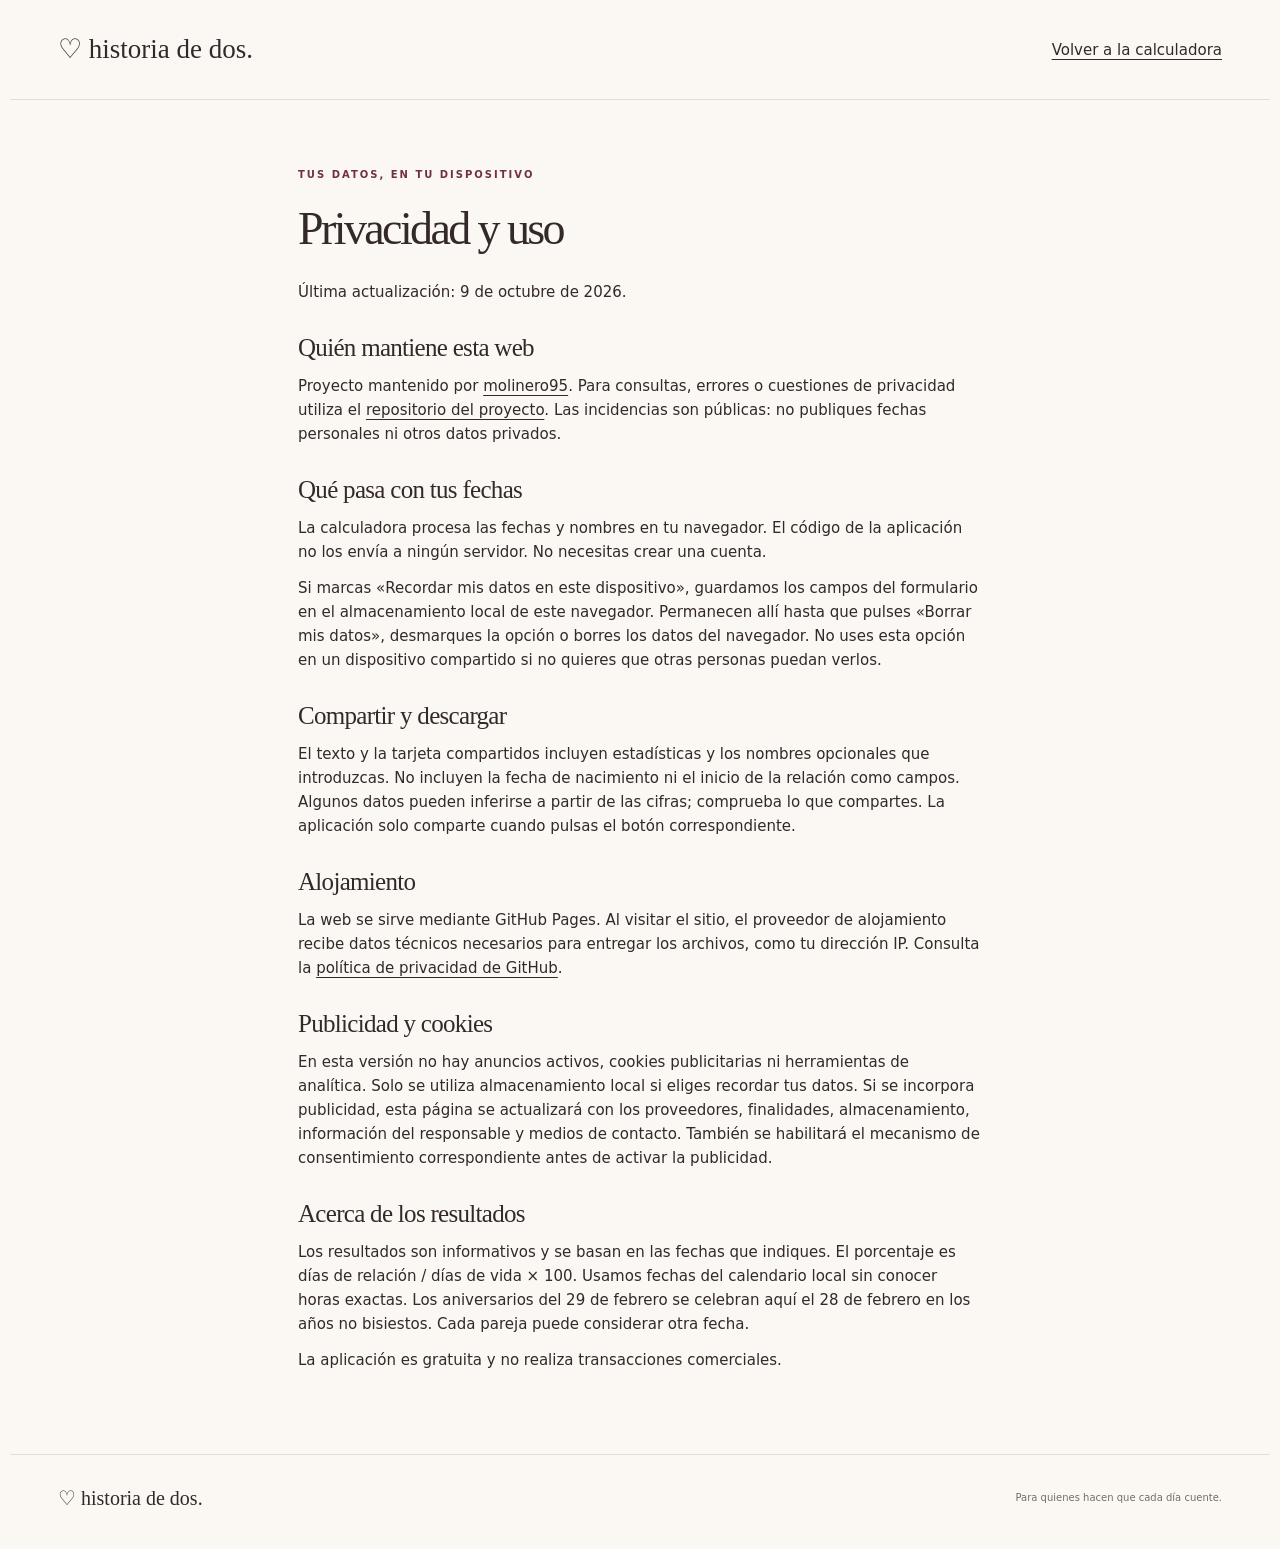
==== historia-de-dos/privacidad.html @ 1d4bc115 "feat: add Historia de dos relationship calculator for GitHub Pages" ====
<!doctype html><html lang="es"><head><meta charset="utf-8"><meta name="viewport" content="width=device-width,initial-scale=1"><meta name="theme-color" content="#722f45"><title>Privacidad · Historia de dos</title><meta name="robots" content="noindex"><link rel="stylesheet" href="./styles.css"><link rel="icon" href="./heart.svg" type="image/svg+xml"></head><body><header class="site-header"><a class="brand" href="./">♡ historia de dos.</a><a href="./">Volver a la calculadora</a></header><main class="legal"><p class="eyebrow">TUS DATOS, EN TU DISPOSITIVO</p><h1>Privacidad y uso</h1><p>Última actualización: 9 de octubre de 2026.</p><h2>Quién mantiene esta web</h2><p>Proyecto mantenido por <a href="https://github.com/molinero95">molinero95</a>. Para consultas, errores o cuestiones de privacidad utiliza el <a href="https://github.com/molinero95/molinero95.github.io/issues">repositorio del proyecto</a>. Las incidencias son públicas: no publiques fechas personales ni otros datos privados.</p><h2>Qué pasa con tus fechas</h2><p>La calculadora procesa las fechas y nombres en tu navegador. El código de la aplicación no los envía a ningún servidor. No necesitas crear una cuenta.</p><p>Si marcas «Recordar mis datos en este dispositivo», guardamos los campos del formulario en el almacenamiento local de este navegador. Permanecen allí hasta que pulses «Borrar mis datos», desmarques la opción o borres los datos del navegador. No uses esta opción en un dispositivo compartido si no quieres que otras personas puedan verlos.</p><h2>Compartir y descargar</h2><p>El texto y la tarjeta compartidos incluyen estadísticas y los nombres opcionales que introduzcas. No incluyen la fecha de nacimiento ni el inicio de la relación como campos. Algunos datos pueden inferirse a partir de las cifras; comprueba lo que compartes. La aplicación solo comparte cuando pulsas el botón correspondiente.</p><h2>Alojamiento</h2><p>La web se sirve mediante GitHub Pages. Al visitar el sitio, el proveedor de alojamiento recibe datos técnicos necesarios para entregar los archivos, como tu dirección IP. Consulta la <a href="https://docs.github.com/es/site-policy/privacy-policies/github-general-privacy-statement">política de privacidad de GitHub</a>.</p><h2>Publicidad y cookies</h2><p>En esta versión no hay anuncios activos, cookies publicitarias ni herramientas de analítica. Solo se utiliza almacenamiento local si eliges recordar tus datos. Si se incorpora publicidad, esta página se actualizará con los proveedores, finalidades, almacenamiento, información del responsable y medios de contacto. También se habilitará el mecanismo de consentimiento correspondiente antes de activar la publicidad.</p><h2>Acerca de los resultados</h2><p>Los resultados son informativos y se basan en las fechas que indiques. El porcentaje es días de relación / días de vida × 100. Usamos fechas del calendario local sin conocer horas exactas. Los aniversarios del 29 de febrero se celebran aquí el 28 de febrero en los años no bisiestos. Cada pareja puede considerar otra fecha.</p><p>La aplicación es gratuita y no realiza transacciones comerciales.</p></main><footer><a class="brand" href="./">♡ historia de dos.</a><p>Para quienes hacen que cada día cuente.</p></footer></body></html>
---- historia-de-dos/styles.css ----
:root{--paper:#fbf8f3;--ink:#33282a;--wine:#722f45;--muted:#756b68;--line:#e6ded5;--blush:#f2e7e4;--white:#fffdf9;--serif:Georgia,'Times New Roman',serif}*{box-sizing:border-box}html{scroll-behavior:smooth;scroll-padding-top:30px}body{margin:0;color:var(--ink);background:var(--paper);font:15px/1.6 system-ui,-apple-system,BlinkMacSystemFont,'Segoe UI',sans-serif}button,input{font:inherit}button,a,input,summary{-webkit-tap-highlight-color:transparent}a{color:inherit;text-underline-offset:4px}button{cursor:pointer}button:disabled{cursor:wait}button:focus-visible,a:focus-visible,input:focus-visible,summary:focus-visible{outline:3px solid #a66b85;outline-offset:4px}input{min-width:0}h1,h2,h3,p{margin:0}h1,h2,h3{font-family:var(--serif);font-weight:400;line-height:1.12}em{color:var(--wine);font-weight:400}.site-header,main,footer{max-width:1260px;margin:auto;padding-left:48px;padding-right:48px}.site-header{height:100px;display:flex;align-items:center;justify-content:space-between;border-bottom:1px solid var(--line);gap:24px}.brand{font-family:var(--serif);font-size:27px;text-decoration:none;white-space:nowrap}.brand-icon{font-size:37px;vertical-align:middle;margin-right:9px;color:var(--wine)}.brand-dot{color:var(--wine)}nav{display:flex;gap:30px}nav a{text-decoration:none;font-size:13px}.header-note{font-size:11px;letter-spacing:1px;text-transform:uppercase;color:var(--muted)}.intro{padding:64px 0 58px;position:relative}.eyebrow{font-size:10px;letter-spacing:2px;font-weight:650;color:var(--wine)}.intro .eyebrow span{font-size:16px;margin-right:9px}h1{font-size:clamp(46px,5.8vw,76px);letter-spacing:-2.6px;margin-top:20px}.intro-text{max-width:480px;margin-top:24px;color:var(--muted);font-size:16px}.intro-mark{position:absolute;right:85px;top:65px;width:240px;height:240px;display:flex;flex-direction:column;align-items:center;justify-content:space-between;padding:14px 0;color:var(--wine)}.intro-mark span{font-family:var(--serif);font-size:17px;font-style:italic}.intro-mark b{font-weight:400;font-family:var(--serif);font-size:86px;line-height:1}.orbit{width:142px;height:172px;border:1px solid #b89082;border-radius:50%;position:absolute;top:35px;transform:rotate(-32deg)}.orbit.one{left:33px}.orbit.two{right:26px;transform:rotate(32deg)}.workspace{display:grid;grid-template-columns:350px minmax(0,1fr);border:1px solid var(--line);background:var(--white);border-radius:8px;overflow:hidden}.form-panel{padding:32px;background:#f6f0e9;border-right:1px solid var(--line)}h2{font-size:31px;letter-spacing:-.7px}.form-panel h2{font-size:29px;margin:14px 0 9px}.muted{color:var(--muted)}.form-panel>.muted{font-size:13px}form{margin-top:27px}form>label,.extra-fields>label{display:block;font-size:12px;font-weight:600;margin:18px 0 8px}label span{color:var(--wine)}label small{font-size:10px;font-weight:400;color:var(--muted);margin-left:6px}input[type=date],input[type=text],input:not([type]){display:block;width:100%;height:47px;padding:10px 12px;border:1px solid #d9ccc0;border-radius:4px;background:var(--white);color:var(--ink);max-width:100%}input[type=date]{appearance:none;min-height:47px}details summary{cursor:pointer;list-style:none}summary::-webkit-details-marker{display:none}#extra-inputs{margin-top:22px;border-top:1px solid var(--line);border-bottom:1px solid var(--line)}#extra-inputs summary{font-size:12px;padding:15px 0;display:flex;justify-content:space-between}#extra-inputs summary span{font-size:18px;line-height:1}#extra-inputs[open] summary span{transform:rotate(45deg)}.extra-fields{padding-bottom:20px}.check{display:flex!important;align-items:flex-start;gap:8px;font-size:11px!important;font-weight:400!important}.check input{accent-color:var(--wine);margin:3px 0 0;flex-shrink:0}.primary{display:flex;justify-content:space-between;align-items:center;width:100%;padding:14px 15px;border:0;border-radius:4px;background:var(--wine);color:white;margin-top:20px;font-size:12px;font-weight:600}.primary:hover{background:#5e2336}.primary span{font-size:20px;font-weight:400}.text-button{border:0;background:none;color:var(--wine);padding:8px 0;font-size:12px;text-decoration:underline;text-underline-offset:4px}#demo{display:block;margin:8px auto}.small{font-size:11px}.privacy-note{font-size:10px;color:var(--muted);margin:22px 0 0;display:flex;gap:6px}.error{font-size:12px;margin-top:14px;color:#9c1c31}.results-panel{padding:32px 36px;min-width:0}.result-toolbar{display:flex;justify-content:space-between;align-items:center;gap:12px;flex-wrap:wrap}.empty{text-align:center;padding:65px 20px}.empty-heart{font-size:84px;color:var(--wine);line-height:1.5}.empty h2{font-size:38px}.empty p{max-width:320px;margin:20px auto;color:var(--muted);font-size:14px}.empty-tags{display:flex;justify-content:center;flex-wrap:wrap;gap:8px;margin-top:30px}.empty-tags span{padding:6px 10px;border:1px solid var(--line);border-radius:20px;font-size:10px}.hero-stat{margin-top:28px;position:relative;padding:25px;background:var(--blush);border-radius:5px}.hero-stat>div:first-child{padding-right:120px}.hero-stat p:first-child{font-size:13px}.big-percent{font-family:var(--serif);font-size:81px;letter-spacing:-4px;line-height:1.2;color:var(--wine);font-variant-numeric:tabular-nums}.percent-sign{font-size:36px;letter-spacing:-1px;margin-left:4px}.hero-stat .muted{font-size:11px}.heart-disc{position:absolute;right:26px;top:37px;border:1px solid #c5a49f;border-radius:50%;height:100px;width:100px;display:flex;align-items:center;justify-content:center;font-family:var(--serif);font-size:55px;color:var(--wine);transform:rotate(9deg)}.heart-disc span{position:absolute;bottom:12px;font:7px system-ui;letter-spacing:1.2px}.life-bar{display:flex;height:7px;border-radius:5px;overflow:hidden;background:#dccbc4;margin-top:27px}.life-bar span:last-child{background:var(--wine)}.bar-labels{display:flex;justify-content:space-between;gap:15px;font-size:9px;color:var(--muted);margin-top:9px}.stats-grid{display:grid;grid-template-columns:repeat(2,minmax(0,1fr));gap:0;margin:22px 0 25px}.stat{padding:18px 12px 18px 0;border-bottom:1px solid var(--line)}.stat>p:first-child{font-size:11px;color:var(--muted);margin-bottom:8px}.stat h3{font-size:28px;color:var(--ink);overflow-wrap:anywhere}.stat>.muted{font-size:10px;margin-top:6px}.next-section{margin-top:27px}.section-heading{display:flex;justify-content:space-between;align-items:center;gap:15px}.section-heading h2{font-size:24px;margin:10px 0 20px}.section-heading>span{font-size:35px;color:var(--wine)}.events{display:flex;flex-direction:column;gap:8px}.event{display:grid;grid-template-columns:41px minmax(0,1fr) auto 28px;gap:12px;align-items:center;padding:12px;border:1px solid var(--line);border-radius:4px}.event-icon{width:38px;height:38px;background:#f5ede6;border-radius:50%;display:grid;place-items:center;color:var(--wine);font-size:18px}.event-title{font-size:12px;font-weight:600;overflow-wrap:anywhere}.event-date{font-size:10px;color:var(--muted)}.event-count{font-size:11px;color:var(--wine);text-align:right}.event-count strong{display:block;font-size:18px;font-weight:500}.calendar-button{width:28px;height:28px;border:1px solid var(--line);border-radius:50%;background:none;font-size:19px;color:var(--wine);line-height:1}.next-section>.small{margin-top:12px}.share-row{border-top:1px solid var(--line);margin-top:25px;padding-top:18px;display:flex;align-items:center;flex-wrap:wrap;justify-content:space-between;gap:12px}.share-row>p{font-size:11px;color:var(--muted)}.share-row>div{display:flex;gap:8px}.outline{border:1px solid #c8ada9;background:none;color:var(--wine);border-radius:4px;padding:8px 10px;font-size:11px}#share-status{width:100%}.future-section{display:grid;grid-template-columns:1fr 1.3fr;gap:70px;margin-top:42px;padding:40px 36px;border:1px solid var(--line);border-radius:6px;background:#f2e9e5}.future-intro h2{font-size:38px;margin-top:16px}.future-intro>.muted{font-size:13px;margin-top:17px;max-width:300px}.future-controls>label{display:flex;justify-content:space-between;font-size:13px;align-items:center;gap:12px}.future-controls output{font-size:28px;font-family:var(--serif);color:var(--wine);white-space:nowrap}input[type=range]{width:100%;accent-color:var(--wine);margin:22px 0 8px}.range-labels{display:flex;justify-content:space-between;color:var(--muted);font-size:10px}#future-result{margin-top:22px}#future-result h3{font-size:28px;color:var(--wine)}#future-result p{font-size:12px;margin-top:6px}.age-forecast{border-top:1px solid #ddccc7;margin-top:20px;padding-top:16px;font-size:12px}.age-forecast input{width:65px;margin:0 7px;padding:5px;border:1px solid #cab1aa;background:var(--white);border-radius:4px}.age-forecast p{margin-top:9px;color:var(--muted)}.ad-space{margin:32px 0;min-height:150px;text-align:center;border:1px solid var(--line)}.ad-space>span{display:block;font-size:10px;color:var(--muted)}.explanation{padding:70px 0 60px}.explanation>h2{font-size:35px;margin-top:15px}.explanation-grid{display:grid;grid-template-columns:repeat(3,1fr);gap:45px;margin:32px 0}.explanation-grid article>span{font-size:11px;color:var(--wine)}.explanation-grid h3{font-size:23px;margin:13px 0}.explanation-grid p,.faq p{font-size:13px;color:var(--muted)}.faq{border-top:1px solid var(--line);padding:15px 0}.faq summary{font-size:13px;display:flex;justify-content:space-between;gap:15px}.faq summary:after{content:'+';color:var(--wine)}.faq[open] summary:after{content:'−'}.faq p{margin-top:12px;max-width:850px}footer{padding-top:27px;padding-bottom:35px;border-top:1px solid var(--line);display:flex;justify-content:space-between;gap:20px;align-items:center}footer .brand{font-size:20px}footer p,footer a:not(.brand){font-size:10px;color:var(--muted)}footer>div{display:flex;gap:16px;align-items:center}.skip{position:absolute;left:20px;top:-80px;padding:10px;background:var(--white);z-index:2}.skip:focus{top:10px}[hidden]{display:none!important}.legal{max-width:780px;padding-top:55px;padding-bottom:70px}.legal h1{font-size:46px;margin-bottom:25px}.legal h2{font-size:25px;margin:30px 0 12px}.legal p{margin:12px 0}.legal ul{padding-left:22px} @media(min-width:1000px){.stats-grid:has(#partner-stat[hidden]) .stat:last-child{grid-column:1/-1}}@media(max-width:1000px){.site-header,main,footer{padding-left:28px;padding-right:28px}.intro-mark{right:15px}.workspace{grid-template-columns:300px minmax(0,1fr)}.form-panel{padding:25px}.results-panel{padding:25px}.heart-disc{width:70px;height:70px;font-size:40px;right:18px;top:45px}.heart-disc span{font-size:6px;bottom:8px}.hero-stat>div:first-child{padding-right:65px}.big-percent{font-size:67px}.future-section{gap:35px;padding:32px}.event{gap:7px}.explanation-grid{gap:25px}footer{flex-wrap:wrap}}@media(max-width:760px){.site-header,main,footer{padding-left:20px;padding-right:20px}.site-header{height:78px}.brand{font-size:23px}.brand-icon{font-size:30px;margin-right:5px}.header-note{display:none}nav{gap:15px}nav a{font-size:11px}nav a:last-child{display:none}.intro{padding:39px 0 34px}.intro h1{font-size:54px;letter-spacing:-2px}.intro-text{font-size:14px;max-width:390px}.intro-mark{display:none}.workspace{grid-template-columns:1fr}.form-panel{border-right:0;border-bottom:1px solid var(--line);padding:26px}.form-panel h2{font-size:29px}form{margin-top:22px}.results-panel{padding:25px 22px}.empty{padding:30px 0}.empty h2{font-size:33px}.empty-tags{margin-top:20px}.hero-stat{padding:20px}.hero-stat>div:first-child{padding-right:78px}.heart-disc{top:40px;right:20px;width:75px;height:75px}.big-percent{font-size:70px}.stat h3{font-size:27px}.future-section{grid-template-columns:1fr;gap:25px;margin-top:24px;padding:28px 24px}.future-intro h2{font-size:35px}.future-intro h2 br{display:none}.future-intro>.muted{max-width:none}.explanation{padding:45px 0 35px}.explanation>h2{font-size:30px}.explanation-grid{grid-template-columns:1fr;gap:25px}.explanation-grid h3{margin:8px 0}.explanation-grid p{max-width:500px}footer{gap:15px}footer p{width:100%;order:3}.event{grid-template-columns:32px minmax(0,1fr) auto 27px;padding:10px;gap:8px}.event-icon{height:30px;width:30px;font-size:16px}.event-count strong{font-size:16px}.share-row>div{flex-wrap:wrap}.share-row>p{width:100%}.result-toolbar .eyebrow{font-size:9px;letter-spacing:1.5px}}@media(prefers-reduced-motion:reduce){html{scroll-behavior:auto}}@media print{.site-header,aside.form-panel,.share-row,footer,.explanation,.calendar-button,.ad-space{display:none!important}.workspace{display:block;border:0}.future-section{break-inside:avoid}main{padding:0}.intro{padding:20px 0}.intro-mark{display:none}.results-panel{padding:0}.hero-stat,.stat,.event{break-inside:avoid}}
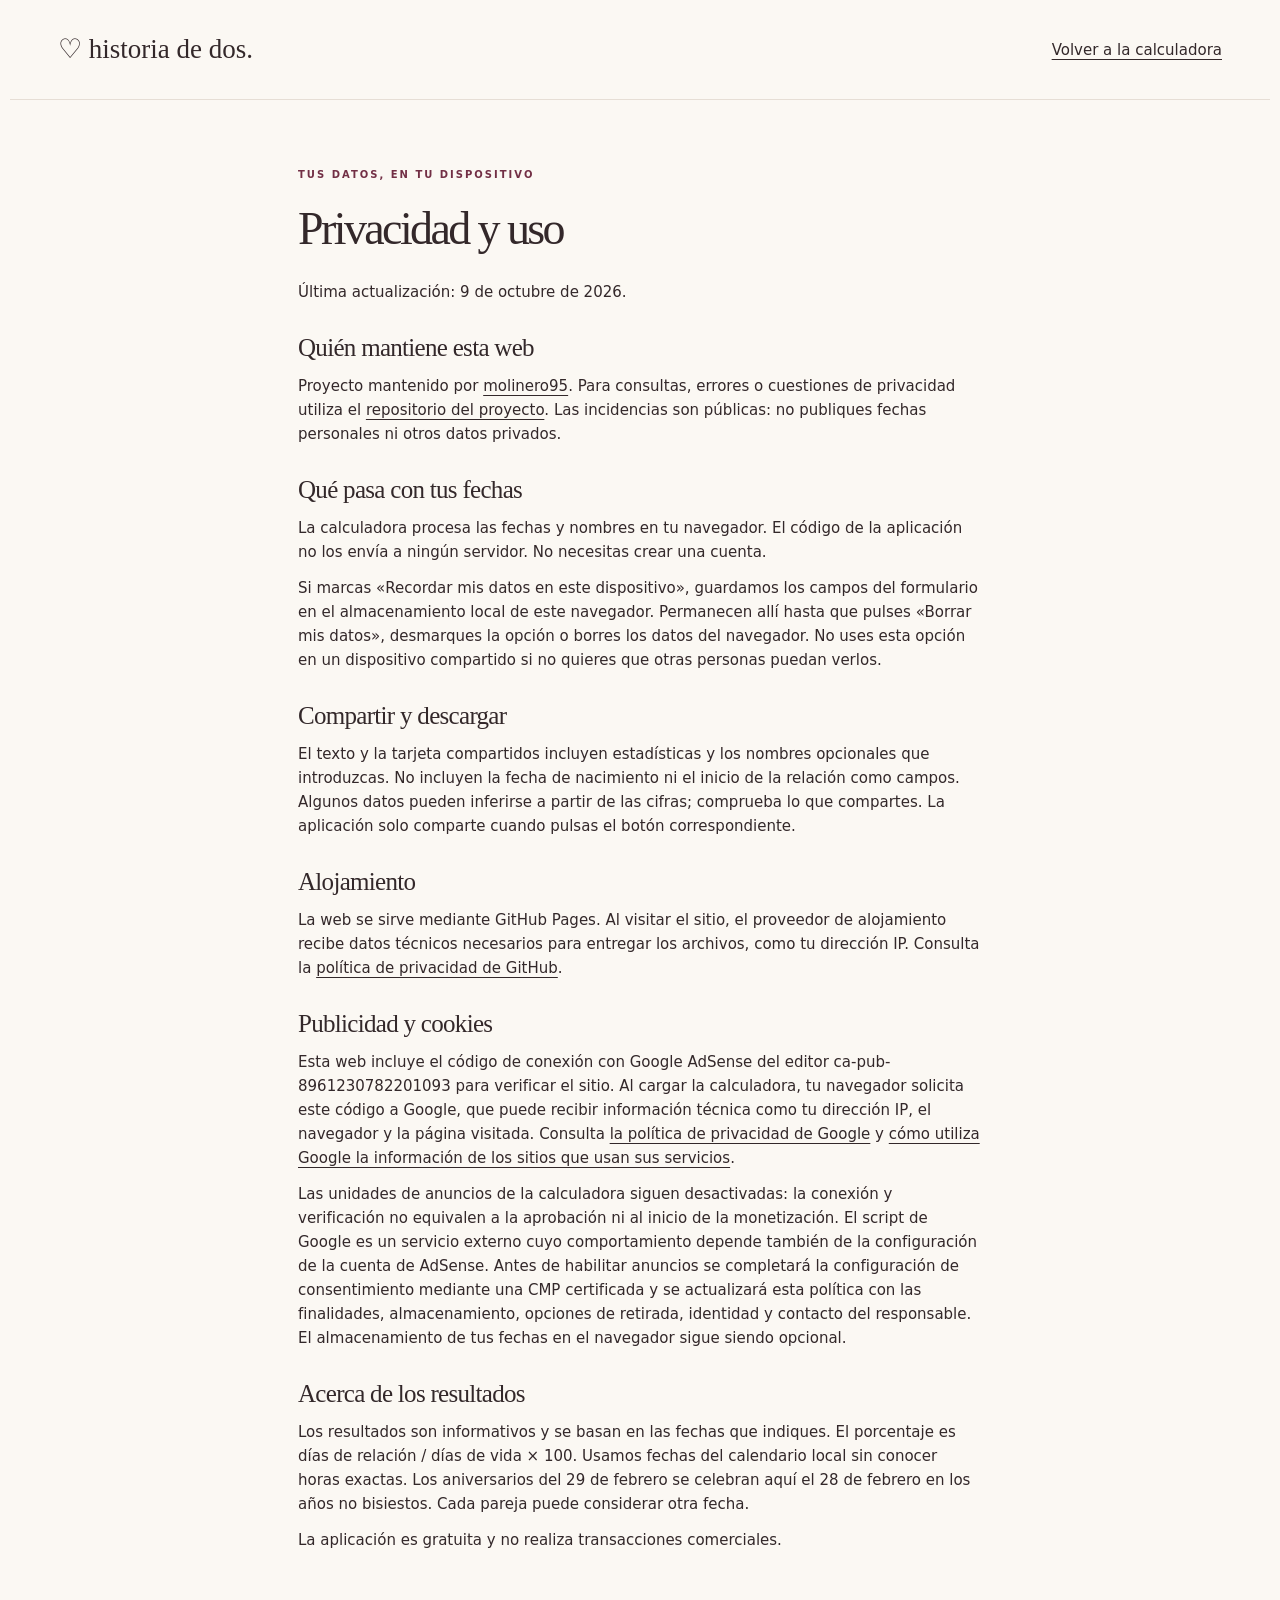
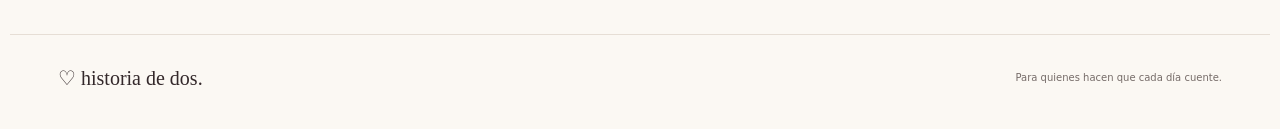
==== commit 85255dff: "feat: connect supplied AdSense account and publish ads.txt" ====
--- a/historia-de-dos/privacidad.html
+++ b/historia-de-dos/privacidad.html
@@ -1 +1 @@
-<!doctype html><html lang="es"><head><meta charset="utf-8"><meta name="viewport" content="width=device-width,initial-scale=1"><meta name="theme-color" content="#722f45"><title>Privacidad · Historia de dos</title><meta name="robots" content="noindex"><link rel="stylesheet" href="./styles.css"><link rel="icon" href="./heart.svg" type="image/svg+xml"></head><body><header class="site-header"><a class="brand" href="./">♡ historia de dos.</a><a href="./">Volver a la calculadora</a></header><main class="legal"><p class="eyebrow">TUS DATOS, EN TU DISPOSITIVO</p><h1>Privacidad y uso</h1><p>Última actualización: 9 de octubre de 2026.</p><h2>Quién mantiene esta web</h2><p>Proyecto mantenido por <a href="https://github.com/molinero95">molinero95</a>. Para consultas, errores o cuestiones de privacidad utiliza el <a href="https://github.com/molinero95/molinero95.github.io/issues">repositorio del proyecto</a>. Las incidencias son públicas: no publiques fechas personales ni otros datos privados.</p><h2>Qué pasa con tus fechas</h2><p>La calculadora procesa las fechas y nombres en tu navegador. El código de la aplicación no los envía a ningún servidor. No necesitas crear una cuenta.</p><p>Si marcas «Recordar mis datos en este dispositivo», guardamos los campos del formulario en el almacenamiento local de este navegador. Permanecen allí hasta que pulses «Borrar mis datos», desmarques la opción o borres los datos del navegador. No uses esta opción en un dispositivo compartido si no quieres que otras personas puedan verlos.</p><h2>Compartir y descargar</h2><p>El texto y la tarjeta compartidos incluyen estadísticas y los nombres opcionales que introduzcas. No incluyen la fecha de nacimiento ni el inicio de la relación como campos. Algunos datos pueden inferirse a partir de las cifras; comprueba lo que compartes. La aplicación solo comparte cuando pulsas el botón correspondiente.</p><h2>Alojamiento</h2><p>La web se sirve mediante GitHub Pages. Al visitar el sitio, el proveedor de alojamiento recibe datos técnicos necesarios para entregar los archivos, como tu dirección IP. Consulta la <a href="https://docs.github.com/es/site-policy/privacy-policies/github-general-privacy-statement">política de privacidad de GitHub</a>.</p><h2>Publicidad y cookies</h2><p>En esta versión no hay anuncios activos, cookies publicitarias ni herramientas de analítica. Solo se utiliza almacenamiento local si eliges recordar tus datos. Si se incorpora publicidad, esta página se actualizará con los proveedores, finalidades, almacenamiento, información del responsable y medios de contacto. También se habilitará el mecanismo de consentimiento correspondiente antes de activar la publicidad.</p><h2>Acerca de los resultados</h2><p>Los resultados son informativos y se basan en las fechas que indiques. El porcentaje es días de relación / días de vida × 100. Usamos fechas del calendario local sin conocer horas exactas. Los aniversarios del 29 de febrero se celebran aquí el 28 de febrero en los años no bisiestos. Cada pareja puede considerar otra fecha.</p><p>La aplicación es gratuita y no realiza transacciones comerciales.</p></main><footer><a class="brand" href="./">♡ historia de dos.</a><p>Para quienes hacen que cada día cuente.</p></footer></body></html>
+<!doctype html><html lang="es"><head><meta charset="utf-8"><meta name="viewport" content="width=device-width,initial-scale=1"><meta name="theme-color" content="#722f45"><title>Privacidad · Historia de dos</title><meta name="robots" content="noindex"><link rel="stylesheet" href="./styles.css"><link rel="icon" href="./heart.svg" type="image/svg+xml"></head><body><header class="site-header"><a class="brand" href="./">♡ historia de dos.</a><a href="./">Volver a la calculadora</a></header><main class="legal"><p class="eyebrow">TUS DATOS, EN TU DISPOSITIVO</p><h1>Privacidad y uso</h1><p>Última actualización: 9 de octubre de 2026.</p><h2>Quién mantiene esta web</h2><p>Proyecto mantenido por <a href="https://github.com/molinero95">molinero95</a>. Para consultas, errores o cuestiones de privacidad utiliza el <a href="https://github.com/molinero95/molinero95.github.io/issues">repositorio del proyecto</a>. Las incidencias son públicas: no publiques fechas personales ni otros datos privados.</p><h2>Qué pasa con tus fechas</h2><p>La calculadora procesa las fechas y nombres en tu navegador. El código de la aplicación no los envía a ningún servidor. No necesitas crear una cuenta.</p><p>Si marcas «Recordar mis datos en este dispositivo», guardamos los campos del formulario en el almacenamiento local de este navegador. Permanecen allí hasta que pulses «Borrar mis datos», desmarques la opción o borres los datos del navegador. No uses esta opción en un dispositivo compartido si no quieres que otras personas puedan verlos.</p><h2>Compartir y descargar</h2><p>El texto y la tarjeta compartidos incluyen estadísticas y los nombres opcionales que introduzcas. No incluyen la fecha de nacimiento ni el inicio de la relación como campos. Algunos datos pueden inferirse a partir de las cifras; comprueba lo que compartes. La aplicación solo comparte cuando pulsas el botón correspondiente.</p><h2>Alojamiento</h2><p>La web se sirve mediante GitHub Pages. Al visitar el sitio, el proveedor de alojamiento recibe datos técnicos necesarios para entregar los archivos, como tu dirección IP. Consulta la <a href="https://docs.github.com/es/site-policy/privacy-policies/github-general-privacy-statement">política de privacidad de GitHub</a>.</p><h2>Publicidad y cookies</h2><p>Esta web incluye el código de conexión con Google AdSense del editor ca-pub-8961230782201093 para verificar el sitio. Al cargar la calculadora, tu navegador solicita este código a Google, que puede recibir información técnica como tu dirección IP, el navegador y la página visitada. Consulta <a href="https://policies.google.com/privacy?hl=es">la política de privacidad de Google</a> y <a href="https://policies.google.com/technologies/partner-sites?hl=es">cómo utiliza Google la información de los sitios que usan sus servicios</a>.</p><p>Las unidades de anuncios de la calculadora siguen desactivadas: la conexión y verificación no equivalen a la aprobación ni al inicio de la monetización. El script de Google es un servicio externo cuyo comportamiento depende también de la configuración de la cuenta de AdSense. Antes de habilitar anuncios se completará la configuración de consentimiento mediante una CMP certificada y se actualizará esta política con las finalidades, almacenamiento, opciones de retirada, identidad y contacto del responsable. El almacenamiento de tus fechas en el navegador sigue siendo opcional.</p><h2>Acerca de los resultados</h2><p>Los resultados son informativos y se basan en las fechas que indiques. El porcentaje es días de relación / días de vida × 100. Usamos fechas del calendario local sin conocer horas exactas. Los aniversarios del 29 de febrero se celebran aquí el 28 de febrero en los años no bisiestos. Cada pareja puede considerar otra fecha.</p><p>La aplicación es gratuita y no realiza transacciones comerciales.</p></main><footer><a class="brand" href="./">♡ historia de dos.</a><p>Para quienes hacen que cada día cuente.</p></footer></body></html>
